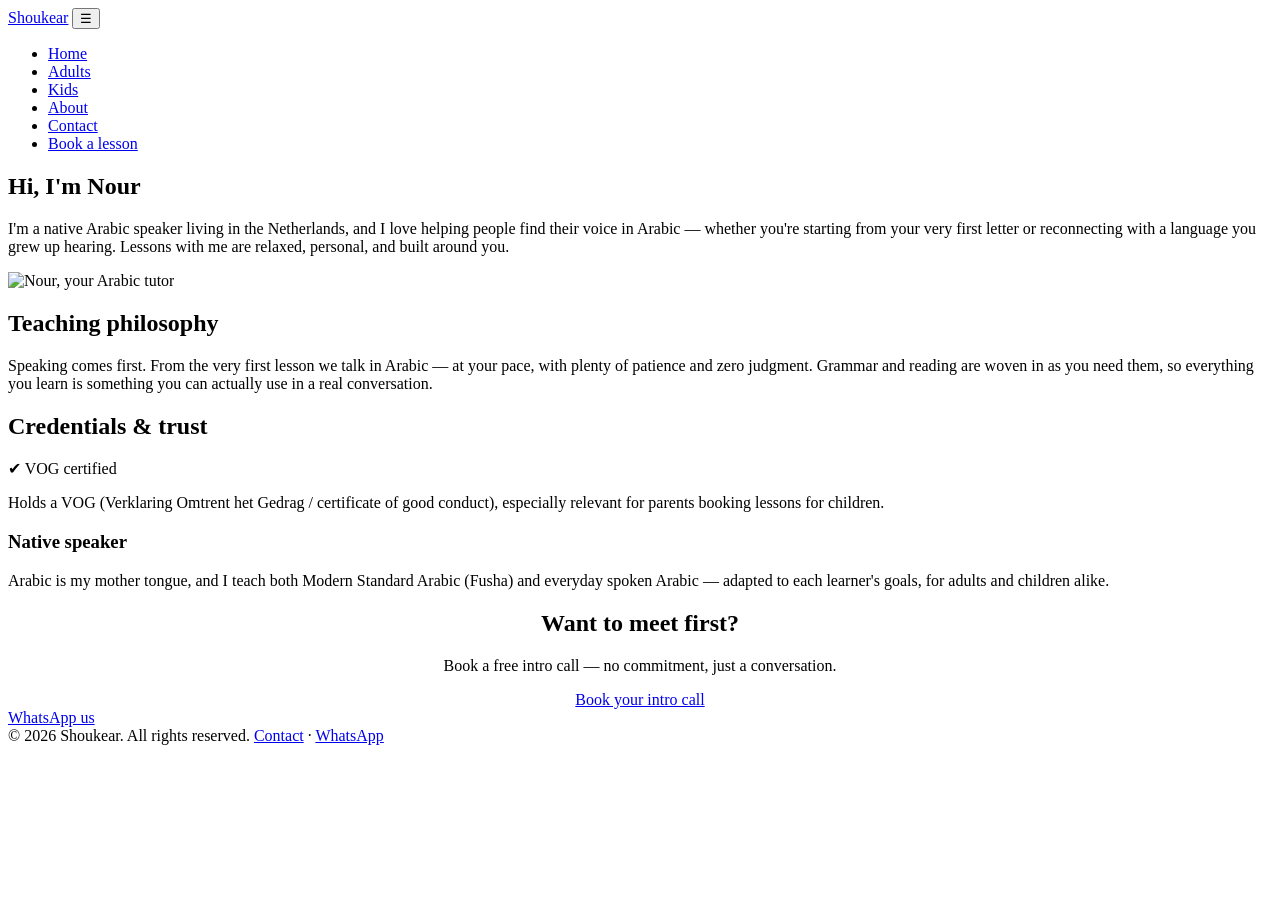
==== about.html @ 827d6019 "Add files via upload" ====
<!doctype html>
<html lang="en">
<head>
  <meta charset="utf-8" />
  <meta name="viewport" content="width=device-width, initial-scale=1" />
  <title>About — Shoukear</title>
  <meta name="description" content="Meet your Arabic tutor: background, teaching philosophy, and credentials including a VOG certificate." />
  <link rel="stylesheet" href="css/style.css" />
</head>
<body>
  <header class="site-header">
    <nav class="nav">
      <a class="nav__brand" href="index.html">Shoukear</a>
      <button class="nav__toggle" aria-label="Toggle menu" aria-expanded="false">☰</button>
      <ul class="nav__links">
        <li><a href="index.html">Home</a></li>
        <li><a href="adults.html">Adults</a></li>
        <li><a href="kids.html">Kids</a></li>
        <li><a href="about.html">About</a></li>
        <li><a href="contact.html">Contact</a></li>
        <li><a class="nav__cta" href="contact.html">Book a lesson</a></li>
      </ul>
    </nav>
  </header>

  <main>
    <section class="hero">
      <div class="hero__inner">
        <div>
          <h1>Hi, I'm Nour</h1>
          <p class="lead">
            I'm a native Arabic speaker living in the Netherlands, and I love
            helping people find their voice in Arabic — whether you're starting
            from your very first letter or reconnecting with a language you
            grew up hearing. Lessons with me are relaxed, personal, and built
            around you.
          </p>
        </div>
        <div class="hero__photo">
          <img src="img/nour.jpg" alt="Nour, your Arabic tutor" width="755" height="1000" />
        </div>
      </div>
    </section>

    <section>
      <div class="container">
        <h2>Teaching philosophy</h2>
        <p class="section-intro">
          Speaking comes first. From the very first lesson we talk in Arabic —
          at your pace, with plenty of patience and zero judgment. Grammar and
          reading are woven in as you need them, so everything you learn is
          something you can actually use in a real conversation.
        </p>
      </div>
    </section>

    <section class="alt">
      <div class="container">
        <h2>Credentials &amp; trust</h2>
        <div class="card-grid">
          <div class="card">
            <span class="badge">✔ VOG certified</span>
            <p style="margin-top:16px;">
              Holds a VOG (Verklaring Omtrent het Gedrag / certificate of good
              conduct), especially relevant for parents booking lessons for
              children.
            </p>
          </div>
          <div class="card">
            <h3>Native speaker</h3>
            <p>
              Arabic is my mother tongue, and I teach both Modern Standard
              Arabic (Fusha) and everyday spoken Arabic — adapted to each
              learner's goals, for adults and children alike.
            </p>
          </div>
        </div>
      </div>
    </section>

    <section style="text-align:center;">
      <div class="container">
        <h2>Want to meet first?</h2>
        <p class="section-intro" style="margin-left:auto;margin-right:auto;">
          Book a free intro call — no commitment, just a conversation.
        </p>
        <a class="btn btn--primary" href="contact.html">Book your intro call</a>
      </div>
    </section>
  </main>

  <a
    class="whatsapp-float"
    href="https://wa.me/31600000000"
    target="_blank"
    rel="noopener"
  >WhatsApp us</a>

  <footer class="site-footer">
    <div class="container">
      <span>© <span id="year"></span> Shoukear. All rights reserved.</span>
      <span><a href="contact.html">Contact</a> · <a href="https://wa.me/31600000000" target="_blank" rel="noopener">WhatsApp</a></span>
    </div>
  </footer>

  <script src="js/main.js"></script>
  <script>document.getElementById("year").textContent = new Date().getFullYear();</script>
</body>
</html>
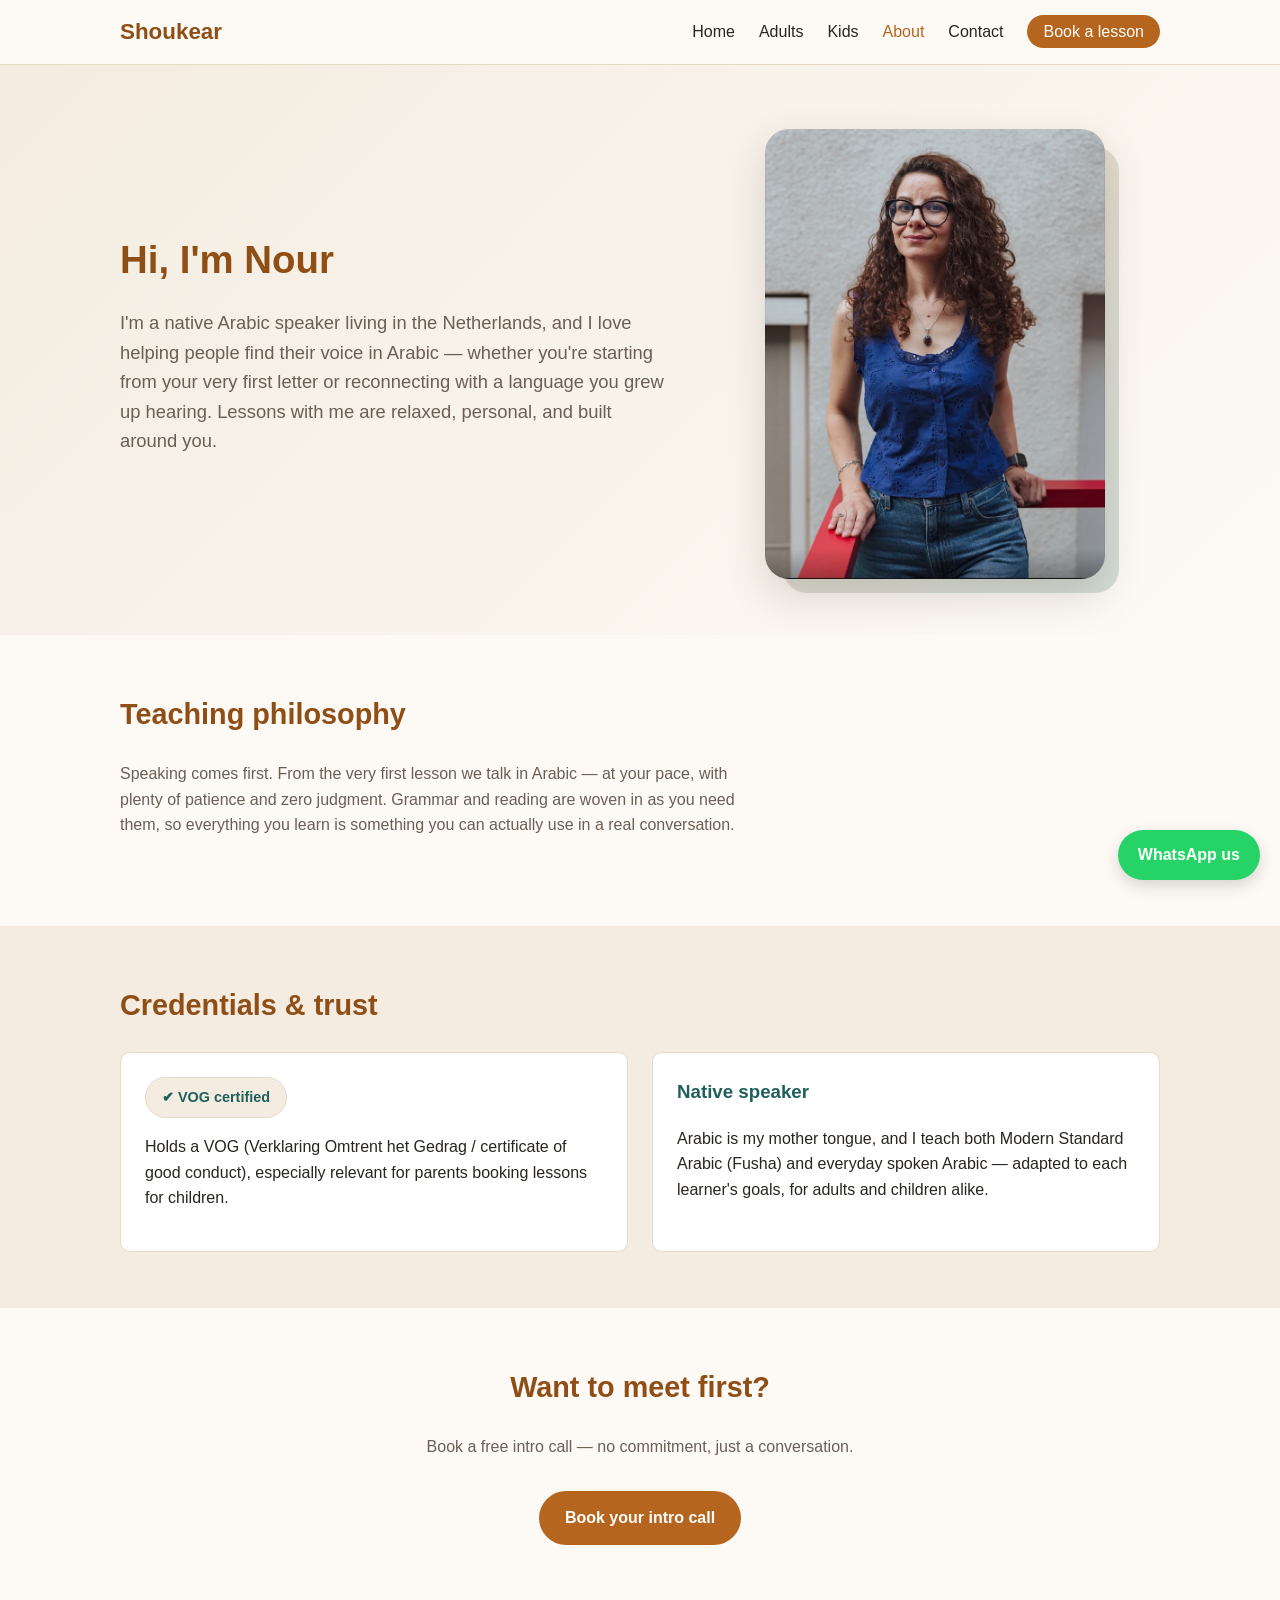
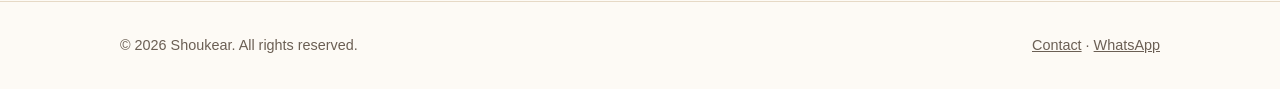
==== commit d7e10be5: "Flatted" ====
--- a/about.html
+++ b/about.html
@@ -5,7 +5,7 @@
   <meta name="viewport" content="width=device-width, initial-scale=1" />
   <title>About — Shoukear</title>
   <meta name="description" content="Meet your Arabic tutor: background, teaching philosophy, and credentials including a VOG certificate." />
-  <link rel="stylesheet" href="css/style.css" />
+  <link rel="stylesheet" href="style.css" />
 </head>
 <body>
   <header class="site-header">
@@ -37,7 +37,7 @@
           </p>
         </div>
         <div class="hero__photo">
-          <img src="img/nour.jpg" alt="Nour, your Arabic tutor" width="755" height="1000" />
+          <img src="nour.jpg" alt="Nour, your Arabic tutor" width="755" height="1000" />
         </div>
       </div>
     </section>
@@ -103,7 +103,7 @@
     </div>
   </footer>
 
-  <script src="js/main.js"></script>
+  <script src="main.js"></script>
   <script>document.getElementById("year").textContent = new Date().getFullYear();</script>
 </body>
 </html>
--- a/style.css
+++ b/style.css
@@ -0,0 +1,386 @@
+/* Shoukear.com — shared stylesheet */
+
+:root {
+  --color-primary: #b5651d;      /* warm terracotta */
+  --color-primary-dark: #8f4e15;
+  --color-secondary: #1f5f5b;    /* deep teal */
+  --color-bg: #fdfaf5;           /* warm off-white */
+  --color-bg-alt: #f4ece0;
+  --color-text: #2b2420;
+  --color-text-muted: #6b5f54;
+  --color-border: #e6d9c6;
+  --radius: 10px;
+  --max-width: 1080px;
+  --font-body: "Segoe UI", -apple-system, BlinkMacSystemFont, Roboto, Helvetica, Arial, sans-serif;
+}
+
+* {
+  box-sizing: border-box;
+}
+
+html {
+  scroll-behavior: smooth;
+}
+
+body {
+  margin: 0;
+  font-family: var(--font-body);
+  color: var(--color-text);
+  background: var(--color-bg);
+  line-height: 1.6;
+}
+
+img {
+  max-width: 100%;
+  display: block;
+}
+
+a {
+  color: var(--color-secondary);
+}
+
+.container {
+  max-width: var(--max-width);
+  margin: 0 auto;
+  padding: 0 20px;
+}
+
+/* Header / nav */
+
+.site-header {
+  background: var(--color-bg);
+  border-bottom: 1px solid var(--color-border);
+  position: sticky;
+  top: 0;
+  z-index: 20;
+}
+
+.nav {
+  display: flex;
+  align-items: center;
+  justify-content: space-between;
+  max-width: var(--max-width);
+  margin: 0 auto;
+  padding: 14px 20px;
+}
+
+.nav__brand {
+  font-size: 1.4rem;
+  font-weight: 700;
+  color: var(--color-primary-dark);
+  text-decoration: none;
+}
+
+.nav__toggle {
+  display: none;
+  background: none;
+  border: 1px solid var(--color-border);
+  border-radius: 6px;
+  font-size: 1.2rem;
+  padding: 6px 10px;
+  cursor: pointer;
+}
+
+.nav__links {
+  display: flex;
+  gap: 24px;
+  list-style: none;
+  margin: 0;
+  padding: 0;
+}
+
+.nav__links a {
+  text-decoration: none;
+  color: var(--color-text);
+  font-weight: 500;
+}
+
+.nav__links a:hover,
+.nav__links a[aria-current="page"] {
+  color: var(--color-primary);
+}
+
+.nav__cta {
+  background: var(--color-primary);
+  color: #fff !important;
+  padding: 8px 16px;
+  border-radius: 999px;
+}
+
+.nav__cta:hover {
+  background: var(--color-primary-dark);
+}
+
+@media (max-width: 720px) {
+  .nav__toggle {
+    display: inline-block;
+  }
+  .nav__links {
+    display: none;
+    position: absolute;
+    top: 100%;
+    left: 0;
+    right: 0;
+    background: var(--color-bg);
+    border-bottom: 1px solid var(--color-border);
+    flex-direction: column;
+    padding: 16px 20px;
+    gap: 14px;
+  }
+  .nav__links.is-open {
+    display: flex;
+  }
+}
+
+/* Hero */
+
+.hero {
+  background: linear-gradient(135deg, var(--color-bg-alt), var(--color-bg));
+  padding: 64px 0 56px;
+}
+
+.hero__inner {
+  max-width: var(--max-width);
+  margin: 0 auto;
+  padding: 0 20px;
+  display: grid;
+  grid-template-columns: 1.1fr 0.9fr;
+  gap: 40px;
+  align-items: center;
+}
+
+@media (max-width: 800px) {
+  .hero__inner {
+    grid-template-columns: 1fr;
+  }
+}
+
+.hero h1 {
+  font-size: 2.4rem;
+  margin: 0 0 16px;
+  color: var(--color-primary-dark);
+}
+
+.hero p.lead {
+  font-size: 1.15rem;
+  color: var(--color-text-muted);
+  margin-bottom: 24px;
+}
+
+.hero__photo {
+  position: relative;
+  justify-self: center;
+  max-width: 340px;
+  width: 100%;
+}
+
+.hero__photo::before {
+  content: "";
+  position: absolute;
+  inset: 18px -14px -14px 18px;
+  background: linear-gradient(135deg, var(--color-primary), var(--color-secondary));
+  border-radius: 24px;
+  opacity: 0.18;
+  z-index: 0;
+}
+
+.hero__photo img {
+  position: relative;
+  z-index: 1;
+  width: 100%;
+  height: auto;
+  border-radius: 24px;
+  box-shadow: 0 16px 40px rgba(43, 36, 32, 0.16);
+}
+
+@media (max-width: 800px) {
+  .hero__photo {
+    max-width: 280px;
+    margin-top: 8px;
+  }
+}
+
+.hero__image-placeholder {
+  background: var(--color-bg-alt);
+  border: 1px dashed var(--color-border);
+  border-radius: var(--radius);
+  aspect-ratio: 4 / 3;
+  display: flex;
+  align-items: center;
+  justify-content: center;
+  color: var(--color-text-muted);
+  font-size: 0.9rem;
+  text-align: center;
+  padding: 16px;
+}
+
+/* Buttons */
+
+.btn {
+  display: inline-block;
+  padding: 12px 24px;
+  border-radius: 999px;
+  text-decoration: none;
+  font-weight: 600;
+  border: 2px solid transparent;
+  cursor: pointer;
+  font-size: 1rem;
+}
+
+.btn--primary {
+  background: var(--color-primary);
+  color: #fff;
+}
+
+.btn--primary:hover {
+  background: var(--color-primary-dark);
+}
+
+.btn--secondary {
+  background: transparent;
+  border-color: var(--color-secondary);
+  color: var(--color-secondary);
+}
+
+.btn--secondary:hover {
+  background: var(--color-secondary);
+  color: #fff;
+}
+
+.btn--whatsapp {
+  background: #25d366;
+  color: #fff;
+}
+
+.btn--whatsapp:hover {
+  background: #1ebb59;
+}
+
+.btn-row {
+  display: flex;
+  gap: 14px;
+  flex-wrap: wrap;
+}
+
+/* Sections */
+
+section {
+  padding: 56px 0;
+}
+
+section.alt {
+  background: var(--color-bg-alt);
+}
+
+h2 {
+  font-size: 1.8rem;
+  color: var(--color-primary-dark);
+  margin-top: 0;
+}
+
+h3 {
+  color: var(--color-secondary);
+}
+
+.section-intro {
+  max-width: 640px;
+  color: var(--color-text-muted);
+  margin-bottom: 32px;
+}
+
+/* Card grid */
+
+.card-grid {
+  display: grid;
+  grid-template-columns: repeat(auto-fit, minmax(240px, 1fr));
+  gap: 24px;
+}
+
+.card {
+  background: #fff;
+  border: 1px solid var(--color-border);
+  border-radius: var(--radius);
+  padding: 24px;
+}
+
+.card h3 {
+  margin-top: 0;
+}
+
+/* Trust / badges */
+
+.badge {
+  display: inline-flex;
+  align-items: center;
+  gap: 8px;
+  background: var(--color-bg-alt);
+  border: 1px solid var(--color-border);
+  border-radius: 999px;
+  padding: 8px 16px;
+  font-size: 0.9rem;
+  color: var(--color-secondary);
+  font-weight: 600;
+}
+
+/* Contact / booking */
+
+.contact-grid {
+  display: grid;
+  grid-template-columns: 1fr 1fr;
+  gap: 32px;
+}
+
+@media (max-width: 720px) {
+  .contact-grid {
+    grid-template-columns: 1fr;
+  }
+}
+
+.booking-placeholder {
+  border: 1px dashed var(--color-border);
+  border-radius: var(--radius);
+  padding: 32px;
+  text-align: center;
+  color: var(--color-text-muted);
+  background: #fff;
+}
+
+/* Footer */
+
+.site-footer {
+  border-top: 1px solid var(--color-border);
+  padding: 32px 0;
+  color: var(--color-text-muted);
+  font-size: 0.9rem;
+}
+
+.site-footer .container {
+  display: flex;
+  justify-content: space-between;
+  flex-wrap: wrap;
+  gap: 12px;
+}
+
+.site-footer a {
+  color: var(--color-text-muted);
+}
+
+/* WhatsApp floating button */
+
+.whatsapp-float {
+  position: fixed;
+  bottom: 20px;
+  right: 20px;
+  background: #25d366;
+  color: #fff;
+  border-radius: 999px;
+  padding: 12px 20px;
+  text-decoration: none;
+  font-weight: 600;
+  box-shadow: 0 6px 16px rgba(0, 0, 0, 0.15);
+  z-index: 30;
+}
+
+.whatsapp-float:hover {
+  background: #1ebb59;
+}
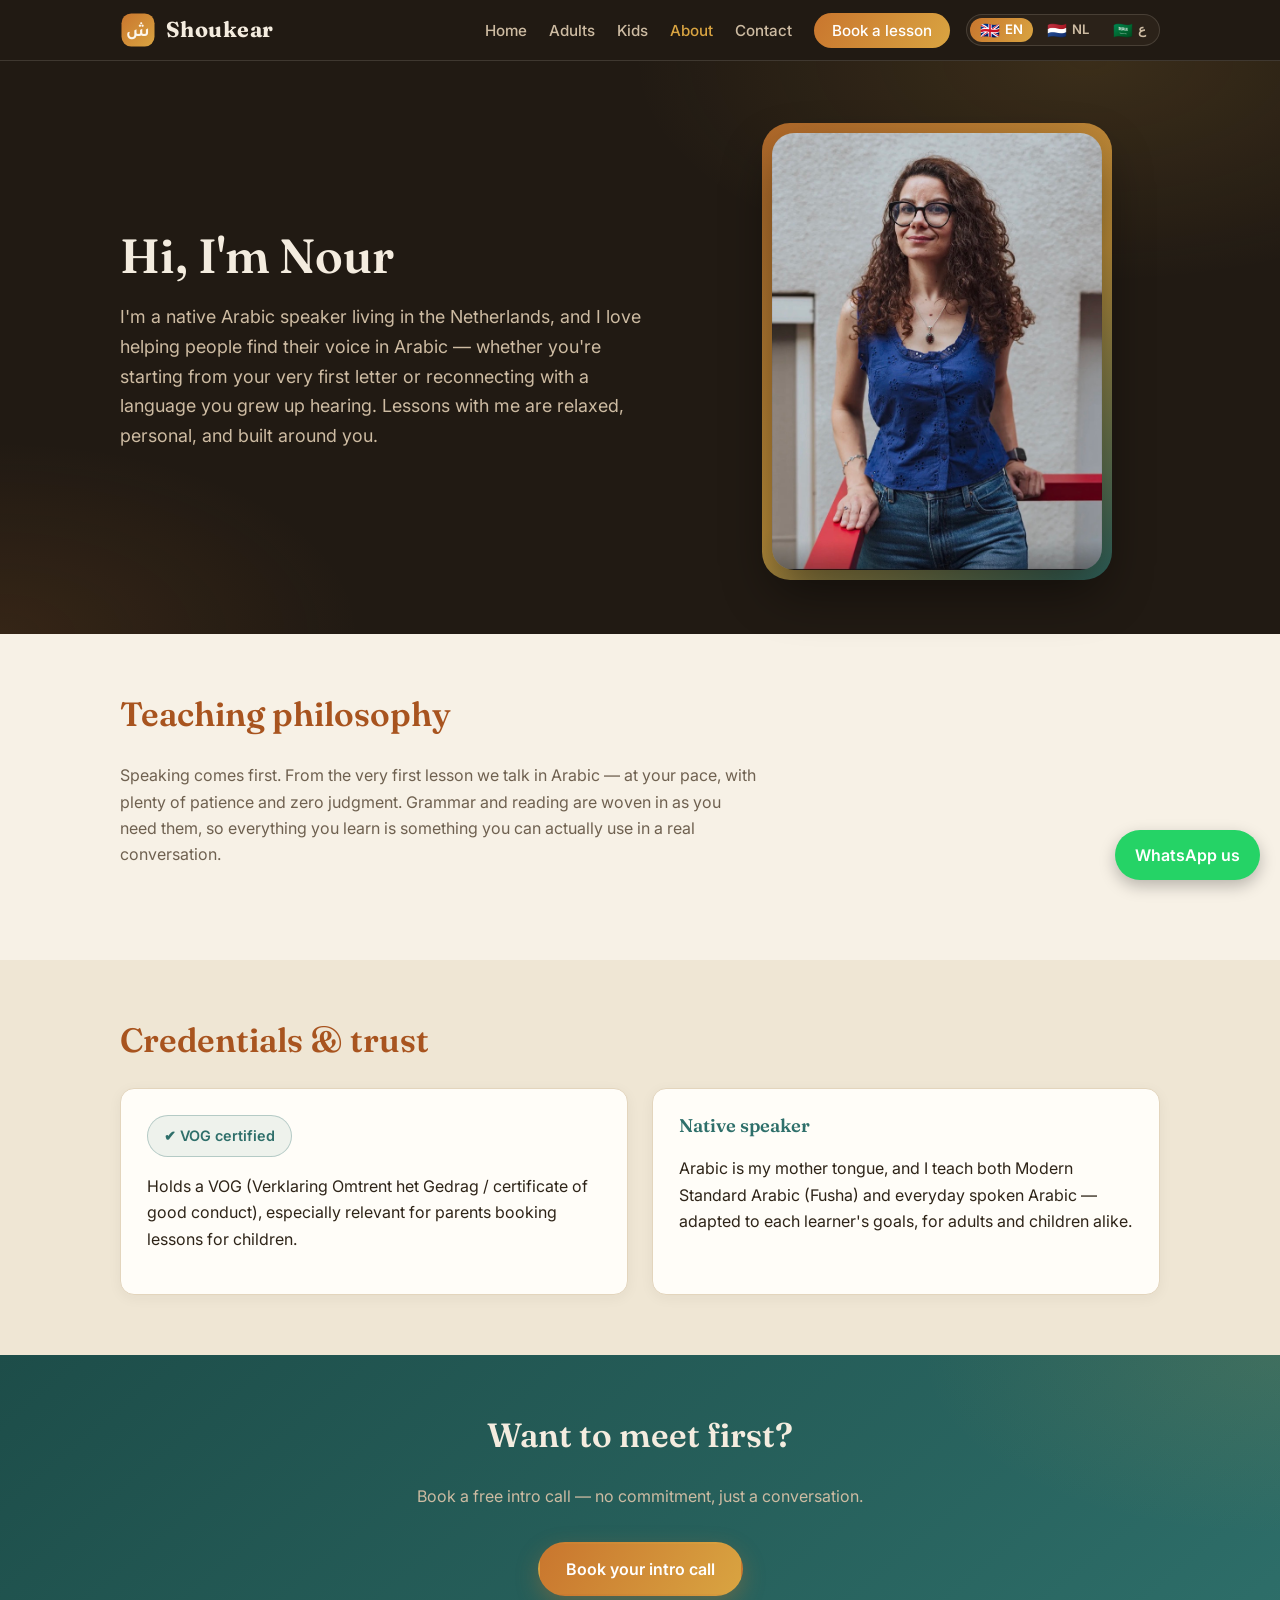
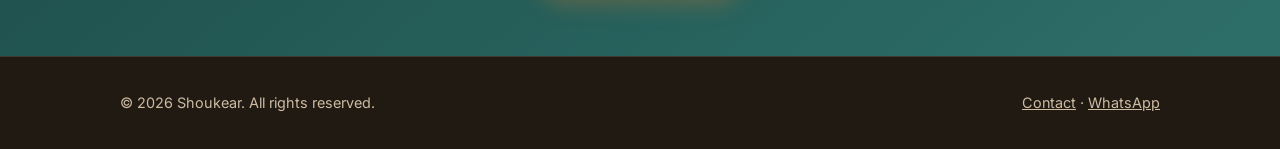
==== commit bce52fe3: "update 2" ====
--- a/about.html
+++ b/about.html
@@ -1,25 +1,48 @@
 <!doctype html>
-<html lang="en">
+<html lang="en" dir="ltr">
 <head>
   <meta charset="utf-8" />
   <meta name="viewport" content="width=device-width, initial-scale=1" />
   <title>About — Shoukear</title>
   <meta name="description" content="Meet your Arabic tutor: background, teaching philosophy, and credentials including a VOG certificate." />
+  <link rel="icon" href="logo.svg" type="image/svg+xml" />
+  <link rel="preconnect" href="https://fonts.googleapis.com" />
+  <link rel="preconnect" href="https://fonts.gstatic.com" crossorigin />
+  <link href="https://fonts.googleapis.com/css2?family=Fraunces:opsz,wght@9..144,600;9..144,700&family=Inter:wght@400;500;600;700&family=Tajawal:wght@400;500;700&display=swap" rel="stylesheet" />
   <link rel="stylesheet" href="style.css" />
 </head>
-<body>
+<body data-page="about">
   <header class="site-header">
     <nav class="nav">
-      <a class="nav__brand" href="index.html">Shoukear</a>
-      <button class="nav__toggle" aria-label="Toggle menu" aria-expanded="false">☰</button>
-      <ul class="nav__links">
-        <li><a href="index.html">Home</a></li>
-        <li><a href="adults.html">Adults</a></li>
-        <li><a href="kids.html">Kids</a></li>
-        <li><a href="about.html">About</a></li>
-        <li><a href="contact.html">Contact</a></li>
-        <li><a class="nav__cta" href="contact.html">Book a lesson</a></li>
-      </ul>
+      <a class="nav__brand" href="index.html">
+        <svg class="logo" viewBox="0 0 48 48" aria-hidden="true">
+          <defs>
+            <linearGradient id="lg" x1="0" y1="0" x2="1" y2="1">
+              <stop offset="0" stop-color="#c9762e"/>
+              <stop offset="1" stop-color="#d9a441"/>
+            </linearGradient>
+          </defs>
+          <rect x="2" y="2" width="44" height="44" rx="13" fill="url(#lg)"/>
+          <text x="24" y="32" font-size="23" text-anchor="middle" fill="#fdf7ec" font-family="'Tajawal','Geeza Pro','Arial',sans-serif" font-weight="700">ش</text>
+        </svg>
+        <span>Shoukear</span>
+      </a>
+      <div class="nav__right">
+        <ul class="nav__links">
+          <li><a href="index.html" data-i18n="nav.home">Home</a></li>
+          <li><a href="adults.html" data-i18n="nav.adults">Adults</a></li>
+          <li><a href="kids.html" data-i18n="nav.kids">Kids</a></li>
+          <li><a href="about.html" data-i18n="nav.about">About</a></li>
+          <li><a href="contact.html" data-i18n="nav.contact">Contact</a></li>
+          <li><a class="nav__cta" href="contact.html" data-i18n="nav.book">Book a lesson</a></li>
+        </ul>
+        <div class="lang-switch" role="group" aria-label="Language">
+          <button type="button" data-lang="en"><span class="flag">🇬🇧</span><span class="lang-label">EN</span></button>
+          <button type="button" data-lang="nl"><span class="flag">🇳🇱</span><span class="lang-label">NL</span></button>
+          <button type="button" data-lang="ar"><span class="flag">🇸🇦</span><span class="lang-label">ع</span></button>
+        </div>
+        <button class="nav__toggle" aria-label="Toggle menu" aria-expanded="false">☰</button>
+      </div>
     </nav>
   </header>
 
@@ -27,8 +50,8 @@
     <section class="hero">
       <div class="hero__inner">
         <div>
-          <h1>Hi, I'm Nour</h1>
-          <p class="lead">
+          <h1 data-i18n="about.heroTitle">Hi, I'm Nour</h1>
+          <p class="lead" data-i18n="about.heroLead">
             I'm a native Arabic speaker living in the Netherlands, and I love
             helping people find their voice in Arabic — whether you're starting
             from your very first letter or reconnecting with a language you
@@ -44,8 +67,8 @@
 
     <section>
       <div class="container">
-        <h2>Teaching philosophy</h2>
-        <p class="section-intro">
+        <h2 data-i18n="about.philTitle">Teaching philosophy</h2>
+        <p class="section-intro" data-i18n="about.philText">
           Speaking comes first. From the very first lesson we talk in Arabic —
           at your pace, with plenty of patience and zero judgment. Grammar and
           reading are woven in as you need them, so everything you learn is
@@ -56,19 +79,19 @@
 
     <section class="alt">
       <div class="container">
-        <h2>Credentials &amp; trust</h2>
+        <h2 data-i18n="about.credTitle">Credentials &amp; trust</h2>
         <div class="card-grid">
           <div class="card">
-            <span class="badge">✔ VOG certified</span>
-            <p style="margin-top:16px;">
+            <span class="badge" data-i18n="about.vogBadge">✔ VOG certified</span>
+            <p style="margin-top:16px;" data-i18n="about.vogText">
               Holds a VOG (Verklaring Omtrent het Gedrag / certificate of good
               conduct), especially relevant for parents booking lessons for
               children.
             </p>
           </div>
           <div class="card">
-            <h3>Native speaker</h3>
-            <p>
+            <h3 data-i18n="about.nativeTitle">Native speaker</h3>
+            <p data-i18n="about.nativeText">
               Arabic is my mother tongue, and I teach both Modern Standard
               Arabic (Fusha) and everyday spoken Arabic — adapted to each
               learner's goals, for adults and children alike.
@@ -78,13 +101,13 @@
       </div>
     </section>
 
-    <section style="text-align:center;">
+    <section class="band" style="text-align:center;">
       <div class="container">
-        <h2>Want to meet first?</h2>
-        <p class="section-intro" style="margin-left:auto;margin-right:auto;">
+        <h2 data-i18n="about.meetTitle">Want to meet first?</h2>
+        <p class="section-intro" style="margin-left:auto;margin-right:auto;" data-i18n="about.meetText">
           Book a free intro call — no commitment, just a conversation.
         </p>
-        <a class="btn btn--primary" href="contact.html">Book your intro call</a>
+        <a class="btn btn--primary" href="contact.html" data-i18n="btn.introShort">Book your intro call</a>
       </div>
     </section>
   </main>
@@ -94,12 +117,13 @@
     href="https://wa.me/31600000000"
     target="_blank"
     rel="noopener"
+    data-i18n="float.wa"
   >WhatsApp us</a>
 
   <footer class="site-footer">
     <div class="container">
-      <span>© <span id="year"></span> Shoukear. All rights reserved.</span>
-      <span><a href="contact.html">Contact</a> · <a href="https://wa.me/31600000000" target="_blank" rel="noopener">WhatsApp</a></span>
+      <span>© <span id="year"></span> <span data-i18n="footer.rights">Shoukear. All rights reserved.</span></span>
+      <span><a href="contact.html" data-i18n="footer.contact">Contact</a> · <a href="https://wa.me/31600000000" target="_blank" rel="noopener" data-i18n="footer.wa">WhatsApp</a></span>
     </div>
   </footer>
 
--- a/style.css
+++ b/style.css
@@ -1,17 +1,40 @@
-/* Shoukear.com — shared stylesheet */
+/* Shoukear.com — shared stylesheet
+   Semi light-dark theme: dark espresso header/hero/footer,
+   warm cream content sections, terracotta + gold accents. */
 
 :root {
-  --color-primary: #b5651d;      /* warm terracotta */
-  --color-primary-dark: #8f4e15;
-  --color-secondary: #1f5f5b;    /* deep teal */
-  --color-bg: #fdfaf5;           /* warm off-white */
-  --color-bg-alt: #f4ece0;
-  --color-text: #2b2420;
-  --color-text-muted: #6b5f54;
-  --color-border: #e6d9c6;
-  --radius: 10px;
+  /* dark surfaces */
+  --ink: #211a13;
+  --ink-2: #2b2219;
+  --ink-3: #372c20;
+  --on-dark: #f4ecdf;
+  --on-dark-muted: #cdbba2;
+  --border-dark: rgba(244, 236, 223, 0.14);
+
+  /* light surfaces */
+  --cream: #f7f1e6;
+  --cream-2: #efe6d4;
+  --paper: #fffdf8;
+  --text: #2e2418;
+  --muted: #6f6150;
+  --border: #e3d5bd;
+
+  /* accents */
+  --accent: #c9762e;
+  --accent-strong: #a8541f;
+  --gold: #d9a441;
+  --teal: #2e6f6a;
+  --teal-deep: #1d4d49;
+
+  --radius: 14px;
   --max-width: 1080px;
-  --font-body: "Segoe UI", -apple-system, BlinkMacSystemFont, Roboto, Helvetica, Arial, sans-serif;
+  --font-display: "Fraunces", "Georgia", serif;
+  --font-body: "Inter", -apple-system, BlinkMacSystemFont, "Segoe UI", Roboto, sans-serif;
+}
+
+html[lang="ar"] {
+  --font-display: "Tajawal", "Geeza Pro", "Segoe UI", sans-serif;
+  --font-body: "Tajawal", "Geeza Pro", "Segoe UI", sans-serif;
 }
 
 * {
@@ -25,9 +48,9 @@
 body {
   margin: 0;
   font-family: var(--font-body);
-  color: var(--color-text);
-  background: var(--color-bg);
-  line-height: 1.6;
+  color: var(--text);
+  background: var(--cream);
+  line-height: 1.65;
 }
 
 img {
@@ -36,7 +59,13 @@
 }
 
 a {
-  color: var(--color-secondary);
+  color: var(--teal);
+}
+
+h1, h2, h3 {
+  font-family: var(--font-display);
+  font-weight: 600;
+  line-height: 1.2;
 }
 
 .container {
@@ -48,8 +77,8 @@
 /* Header / nav */
 
 .site-header {
-  background: var(--color-bg);
-  border-bottom: 1px solid var(--color-border);
+  background: var(--ink);
+  border-bottom: 1px solid var(--border-dark);
   position: sticky;
   top: 0;
   z-index: 20;
@@ -59,31 +88,51 @@
   display: flex;
   align-items: center;
   justify-content: space-between;
+  gap: 16px;
   max-width: var(--max-width);
   margin: 0 auto;
-  padding: 14px 20px;
+  padding: 12px 20px;
 }
 
 .nav__brand {
-  font-size: 1.4rem;
+  display: flex;
+  align-items: center;
+  gap: 10px;
+  font-family: var(--font-display);
+  font-size: 1.35rem;
   font-weight: 700;
-  color: var(--color-primary-dark);
+  color: var(--on-dark);
   text-decoration: none;
+  letter-spacing: 0.02em;
+}
+
+.nav__brand .logo {
+  width: 36px;
+  height: 36px;
+  flex-shrink: 0;
+}
+
+.nav__right {
+  display: flex;
+  align-items: center;
+  gap: 16px;
 }
 
 .nav__toggle {
   display: none;
   background: none;
-  border: 1px solid var(--color-border);
-  border-radius: 6px;
-  font-size: 1.2rem;
-  padding: 6px 10px;
+  border: 1px solid var(--border-dark);
+  border-radius: 8px;
+  font-size: 1.15rem;
+  padding: 5px 10px;
   cursor: pointer;
+  color: var(--on-dark);
 }
 
 .nav__links {
   display: flex;
-  gap: 24px;
+  align-items: center;
+  gap: 22px;
   list-style: none;
   margin: 0;
   padding: 0;
@@ -91,29 +140,94 @@
 
 .nav__links a {
   text-decoration: none;
-  color: var(--color-text);
+  color: var(--on-dark-muted);
   font-weight: 500;
+  font-size: 0.95rem;
 }
 
 .nav__links a:hover,
 .nav__links a[aria-current="page"] {
-  color: var(--color-primary);
+  color: var(--gold);
 }
 
 .nav__cta {
-  background: var(--color-primary);
+  background: linear-gradient(120deg, var(--accent), var(--gold));
   color: #fff !important;
-  padding: 8px 16px;
-  border-radius: 999px;
+  padding: 8px 18px;
+  border-radius: 999px;
+  font-weight: 600;
 }
 
 .nav__cta:hover {
-  background: var(--color-primary-dark);
-}
-
-@media (max-width: 720px) {
+  filter: brightness(1.08);
+}
+
+/* Language switcher */
+
+.lang-switch {
+  display: flex;
+  align-items: center;
+  gap: 4px;
+  background: var(--ink-2);
+  border: 1px solid var(--border-dark);
+  border-radius: 999px;
+  padding: 3px;
+}
+
+.lang-switch button {
+  display: flex;
+  align-items: center;
+  gap: 5px;
+  background: none;
+  border: none;
+  border-radius: 999px;
+  padding: 4px 10px;
+  cursor: pointer;
+  color: var(--on-dark-muted);
+  font-family: var(--font-body);
+  font-size: 0.82rem;
+  font-weight: 600;
+  line-height: 1;
+}
+
+.lang-switch button .flag {
+  font-size: 1rem;
+  line-height: 1;
+}
+
+.lang-switch button:hover {
+  color: var(--on-dark);
+}
+
+.lang-switch button.is-active {
+  background: linear-gradient(120deg, var(--accent), var(--gold));
+  color: #fff;
+}
+
+@media (max-width: 860px) {
   .nav__toggle {
     display: inline-block;
+  }
+  .nav {
+    padding: 10px 14px;
+    gap: 8px;
+  }
+  .nav__brand {
+    font-size: 1.1rem;
+    gap: 7px;
+  }
+  .nav__brand .logo {
+    width: 30px;
+    height: 30px;
+  }
+  .nav__right {
+    gap: 8px;
+  }
+  .lang-switch button {
+    padding: 5px 8px;
+  }
+  .lang-switch .lang-label {
+    display: none;
   }
   .nav__links {
     display: none;
@@ -121,9 +235,10 @@
     top: 100%;
     left: 0;
     right: 0;
-    background: var(--color-bg);
-    border-bottom: 1px solid var(--color-border);
+    background: var(--ink);
+    border-bottom: 1px solid var(--border-dark);
     flex-direction: column;
+    align-items: flex-start;
     padding: 16px 20px;
     gap: 14px;
   }
@@ -132,11 +247,15 @@
   }
 }
 
-/* Hero */
+/* Hero (dark) */
 
 .hero {
-  background: linear-gradient(135deg, var(--color-bg-alt), var(--color-bg));
-  padding: 64px 0 56px;
+  background:
+    radial-gradient(700px 340px at 85% 0%, rgba(217, 164, 65, 0.14), transparent 65%),
+    radial-gradient(600px 320px at 0% 100%, rgba(201, 118, 46, 0.12), transparent 60%),
+    var(--ink);
+  color: var(--on-dark);
+  padding: 72px 0 64px;
 }
 
 .hero__inner {
@@ -145,8 +264,12 @@
   padding: 0 20px;
   display: grid;
   grid-template-columns: 1.1fr 0.9fr;
-  gap: 40px;
-  align-items: center;
+  gap: 48px;
+  align-items: center;
+}
+
+.hero__inner--single {
+  grid-template-columns: 1fr;
 }
 
 @media (max-width: 800px) {
@@ -156,31 +279,46 @@
 }
 
 .hero h1 {
-  font-size: 2.4rem;
-  margin: 0 0 16px;
-  color: var(--color-primary-dark);
+  font-size: clamp(2.1rem, 4.5vw, 3rem);
+  margin: 0 0 18px;
+  color: var(--on-dark);
 }
 
 .hero p.lead {
-  font-size: 1.15rem;
-  color: var(--color-text-muted);
-  margin-bottom: 24px;
+  font-size: 1.12rem;
+  color: var(--on-dark-muted);
+  margin-bottom: 26px;
+  max-width: 34em;
+}
+
+.price-chip {
+  display: inline-flex;
+  align-items: center;
+  gap: 8px;
+  border: 1px solid rgba(217, 164, 65, 0.55);
+  color: var(--gold);
+  border-radius: 999px;
+  padding: 7px 16px;
+  font-size: 0.9rem;
+  font-weight: 600;
+  margin-bottom: 20px;
+  background: rgba(217, 164, 65, 0.08);
 }
 
 .hero__photo {
   position: relative;
   justify-self: center;
-  max-width: 340px;
+  max-width: 330px;
   width: 100%;
 }
 
 .hero__photo::before {
   content: "";
   position: absolute;
-  inset: 18px -14px -14px 18px;
-  background: linear-gradient(135deg, var(--color-primary), var(--color-secondary));
-  border-radius: 24px;
-  opacity: 0.18;
+  inset: -10px;
+  background: linear-gradient(140deg, var(--accent), var(--gold) 55%, var(--teal));
+  border-radius: 28px;
+  opacity: 0.85;
   z-index: 0;
 }
 
@@ -189,36 +327,22 @@
   z-index: 1;
   width: 100%;
   height: auto;
-  border-radius: 24px;
-  box-shadow: 0 16px 40px rgba(43, 36, 32, 0.16);
+  border-radius: 22px;
+  box-shadow: 0 22px 50px rgba(0, 0, 0, 0.45);
 }
 
 @media (max-width: 800px) {
   .hero__photo {
-    max-width: 280px;
-    margin-top: 8px;
-  }
-}
-
-.hero__image-placeholder {
-  background: var(--color-bg-alt);
-  border: 1px dashed var(--color-border);
-  border-radius: var(--radius);
-  aspect-ratio: 4 / 3;
-  display: flex;
-  align-items: center;
-  justify-content: center;
-  color: var(--color-text-muted);
-  font-size: 0.9rem;
-  text-align: center;
-  padding: 16px;
+    max-width: 270px;
+    margin-top: 10px;
+  }
 }
 
 /* Buttons */
 
 .btn {
   display: inline-block;
-  padding: 12px 24px;
+  padding: 12px 26px;
   border-radius: 999px;
   text-decoration: none;
   font-weight: 600;
@@ -228,23 +352,36 @@
 }
 
 .btn--primary {
-  background: var(--color-primary);
+  background: linear-gradient(120deg, var(--accent), var(--gold));
   color: #fff;
+  box-shadow: 0 8px 22px rgba(201, 118, 46, 0.35);
 }
 
 .btn--primary:hover {
-  background: var(--color-primary-dark);
+  filter: brightness(1.08);
 }
 
 .btn--secondary {
   background: transparent;
-  border-color: var(--color-secondary);
-  color: var(--color-secondary);
+  border-color: var(--teal);
+  color: var(--teal);
 }
 
 .btn--secondary:hover {
-  background: var(--color-secondary);
+  background: var(--teal);
   color: #fff;
+}
+
+.hero .btn--secondary,
+.band .btn--secondary {
+  border-color: var(--on-dark-muted);
+  color: var(--on-dark);
+}
+
+.hero .btn--secondary:hover,
+.band .btn--secondary:hover {
+  background: var(--on-dark);
+  color: var(--ink);
 }
 
 .btn--whatsapp {
@@ -265,26 +402,42 @@
 /* Sections */
 
 section {
-  padding: 56px 0;
+  padding: 60px 0;
 }
 
 section.alt {
-  background: var(--color-bg-alt);
+  background: var(--cream-2);
+}
+
+section.band {
+  background:
+    radial-gradient(600px 300px at 100% 0%, rgba(217, 164, 65, 0.12), transparent 60%),
+    linear-gradient(140deg, var(--teal-deep), var(--teal));
+  color: var(--on-dark);
+}
+
+section.band h2 {
+  color: var(--on-dark);
+}
+
+section.band .section-intro {
+  color: var(--on-dark-muted);
 }
 
 h2 {
-  font-size: 1.8rem;
-  color: var(--color-primary-dark);
+  font-size: clamp(1.6rem, 3vw, 2.1rem);
+  color: var(--accent-strong);
   margin-top: 0;
 }
 
 h3 {
-  color: var(--color-secondary);
+  color: var(--teal);
+  font-size: 1.15rem;
 }
 
 .section-intro {
   max-width: 640px;
-  color: var(--color-text-muted);
+  color: var(--muted);
   margin-bottom: 32px;
 }
 
@@ -297,10 +450,11 @@
 }
 
 .card {
-  background: #fff;
-  border: 1px solid var(--color-border);
+  background: var(--paper);
+  border: 1px solid var(--border);
   border-radius: var(--radius);
-  padding: 24px;
+  padding: 26px;
+  box-shadow: 0 3px 14px rgba(46, 36, 24, 0.05);
 }
 
 .card h3 {
@@ -313,12 +467,12 @@
   display: inline-flex;
   align-items: center;
   gap: 8px;
-  background: var(--color-bg-alt);
-  border: 1px solid var(--color-border);
+  background: rgba(46, 111, 106, 0.08);
+  border: 1px solid rgba(46, 111, 106, 0.3);
   border-radius: 999px;
   padding: 8px 16px;
   font-size: 0.9rem;
-  color: var(--color-secondary);
+  color: var(--teal);
   font-weight: 600;
 }
 
@@ -336,33 +490,30 @@
   }
 }
 
-.booking-placeholder {
-  border: 1px dashed var(--color-border);
-  border-radius: var(--radius);
-  padding: 32px;
-  text-align: center;
-  color: var(--color-text-muted);
-  background: #fff;
-}
-
-/* Footer */
+/* Footer (dark) */
 
 .site-footer {
-  border-top: 1px solid var(--color-border);
-  padding: 32px 0;
-  color: var(--color-text-muted);
+  background: var(--ink);
+  color: var(--on-dark-muted);
+  border-top: 1px solid var(--border-dark);
+  padding: 34px 0;
   font-size: 0.9rem;
 }
 
 .site-footer .container {
   display: flex;
   justify-content: space-between;
+  align-items: center;
   flex-wrap: wrap;
   gap: 12px;
 }
 
 .site-footer a {
-  color: var(--color-text-muted);
+  color: var(--on-dark-muted);
+}
+
+.site-footer a:hover {
+  color: var(--gold);
 }
 
 /* WhatsApp floating button */
@@ -377,8 +528,13 @@
   padding: 12px 20px;
   text-decoration: none;
   font-weight: 600;
-  box-shadow: 0 6px 16px rgba(0, 0, 0, 0.15);
+  box-shadow: 0 6px 16px rgba(0, 0, 0, 0.25);
   z-index: 30;
+}
+
+html[dir="rtl"] .whatsapp-float {
+  right: auto;
+  left: 20px;
 }
 
 .whatsapp-float:hover {
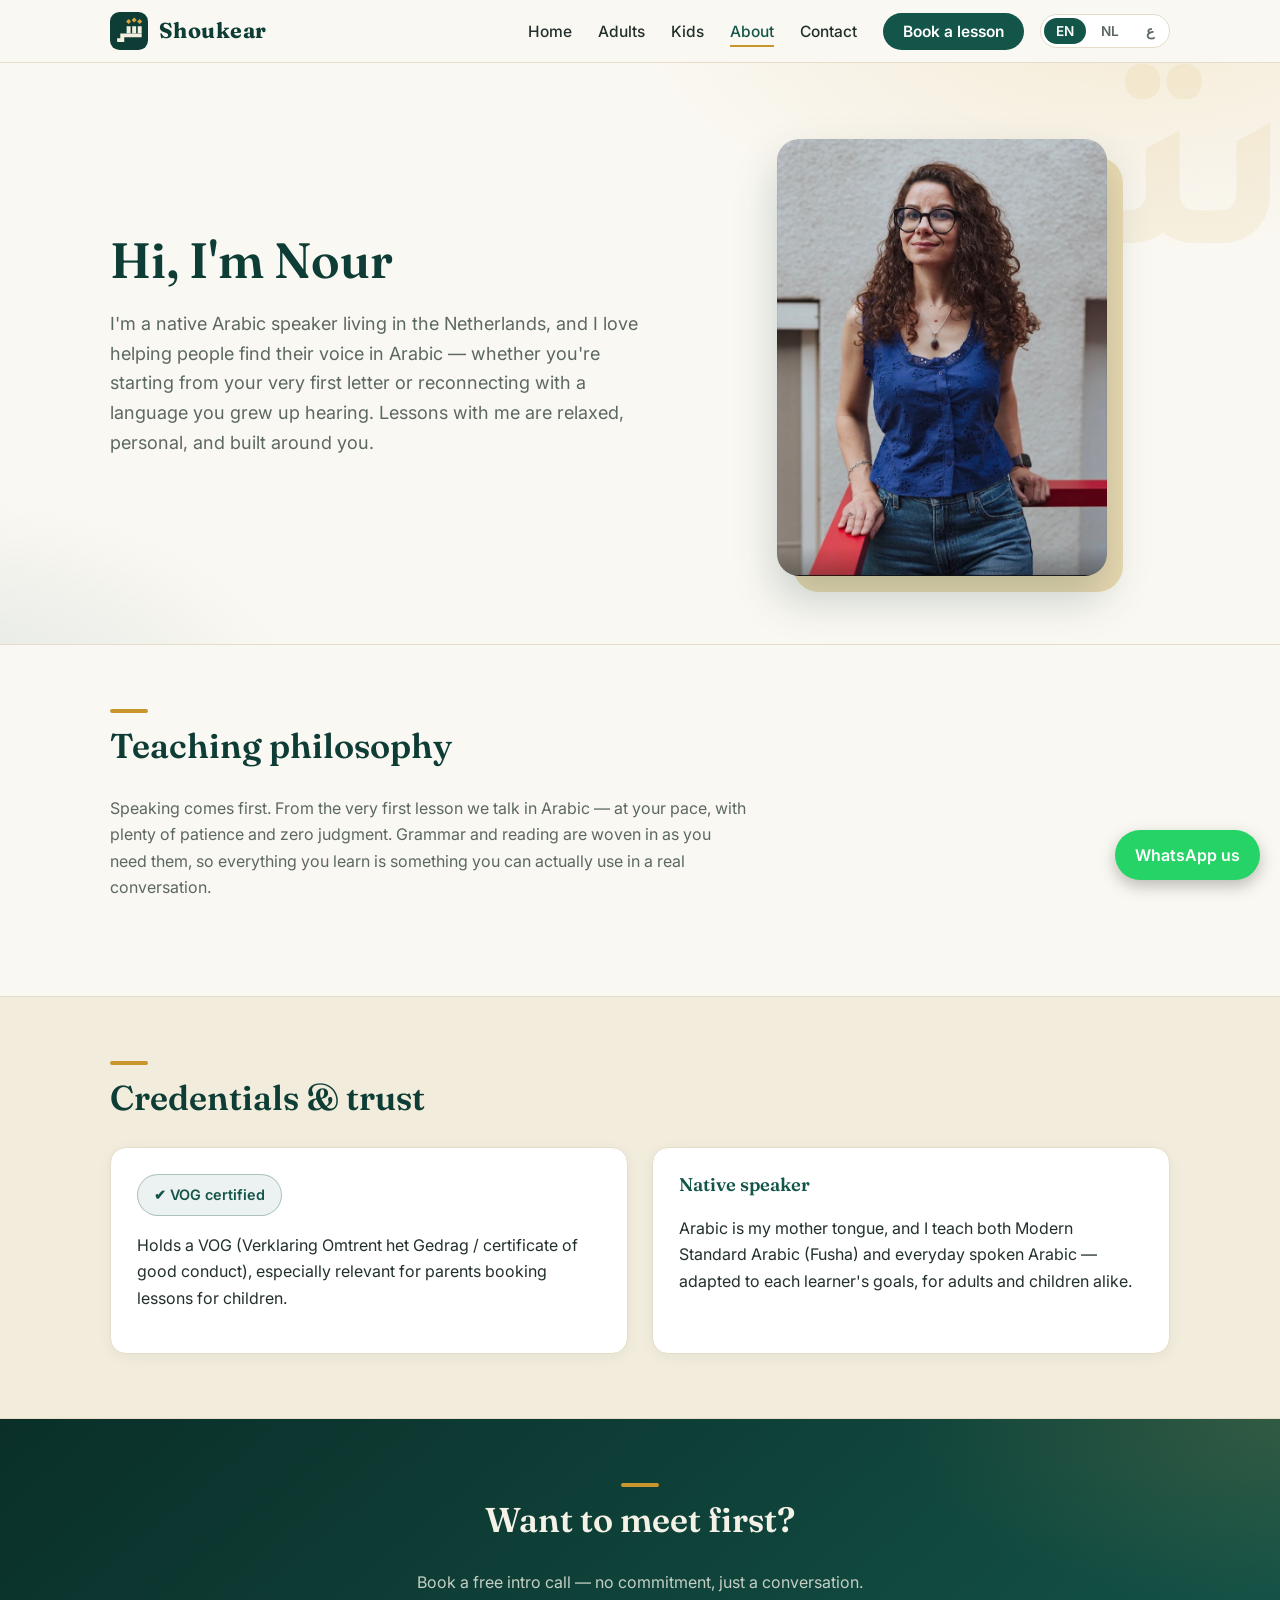
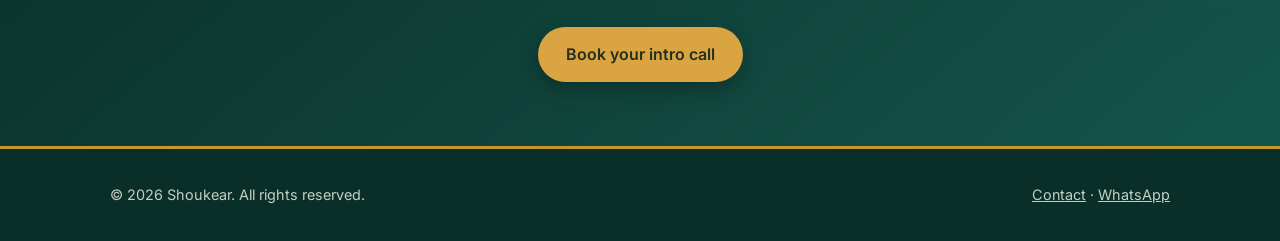
==== commit f29ed61e: "test 11 july" ====
--- a/about.html
+++ b/about.html
@@ -9,21 +9,25 @@
   <link rel="preconnect" href="https://fonts.googleapis.com" />
   <link rel="preconnect" href="https://fonts.gstatic.com" crossorigin />
   <link href="https://fonts.googleapis.com/css2?family=Fraunces:opsz,wght@9..144,600;9..144,700&family=Inter:wght@400;500;600;700&family=Tajawal:wght@400;500;700&display=swap" rel="stylesheet" />
-  <link rel="stylesheet" href="style.css" />
+  <link rel="stylesheet" href="style.css?v=6" />
 </head>
 <body data-page="about">
   <header class="site-header">
     <nav class="nav">
       <a class="nav__brand" href="index.html">
         <svg class="logo" viewBox="0 0 48 48" aria-hidden="true">
-          <defs>
-            <linearGradient id="lg" x1="0" y1="0" x2="1" y2="1">
-              <stop offset="0" stop-color="#c9762e"/>
-              <stop offset="1" stop-color="#d9a441"/>
-            </linearGradient>
-          </defs>
-          <rect x="2" y="2" width="44" height="44" rx="13" fill="url(#lg)"/>
-          <text x="24" y="32" font-size="23" text-anchor="middle" fill="#fdf7ec" font-family="'Tajawal','Geeza Pro','Arial',sans-serif" font-weight="700">ش</text>
+          <rect width="48" height="48" rx="12" fill="#0d3d35"/>
+          <g fill="#f5efe0">
+            <path d="M13 27 h27 v5 h-22 v6 h-9 v-5 h4 z"/>
+            <rect x="21" y="18" width="5" height="9"/>
+            <rect x="28" y="18" width="5" height="9"/>
+            <rect x="35" y="18" width="5" height="9"/>
+          </g>
+          <g fill="#d9a441">
+            <path d="M23.5 8.8 l3.2 3.2 -3.2 3.2 -3.2 -3.2 z"/>
+            <path d="M30.5 6.8 l3.2 3.2 -3.2 3.2 -3.2 -3.2 z"/>
+            <path d="M37.5 8.8 l3.2 3.2 -3.2 3.2 -3.2 -3.2 z"/>
+          </g>
         </svg>
         <span>Shoukear</span>
       </a>
@@ -37,9 +41,9 @@
           <li><a class="nav__cta" href="contact.html" data-i18n="nav.book">Book a lesson</a></li>
         </ul>
         <div class="lang-switch" role="group" aria-label="Language">
-          <button type="button" data-lang="en"><span class="flag">🇬🇧</span><span class="lang-label">EN</span></button>
-          <button type="button" data-lang="nl"><span class="flag">🇳🇱</span><span class="lang-label">NL</span></button>
-          <button type="button" data-lang="ar"><span class="flag">🇸🇦</span><span class="lang-label">ع</span></button>
+          <button type="button" data-lang="en">EN</button>
+          <button type="button" data-lang="nl">NL</button>
+          <button type="button" data-lang="ar">ع</button>
         </div>
         <button class="nav__toggle" aria-label="Toggle menu" aria-expanded="false">☰</button>
       </div>
@@ -127,7 +131,7 @@
     </div>
   </footer>
 
-  <script src="main.js"></script>
+  <script src="main.js?v=6"></script>
   <script>document.getElementById("year").textContent = new Date().getFullYear();</script>
 </body>
 </html>
--- a/style.css
+++ b/style.css
@@ -1,40 +1,40 @@
 /* Shoukear.com — shared stylesheet
-   Semi light-dark theme: dark espresso header/hero/footer,
-   warm cream content sections, terracotta + gold accents. */
+   Light, clean theme: warm ivory backgrounds, deep emerald primary,
+   gold accents. Logo-derived palette. */
 
 :root {
-  /* dark surfaces */
-  --ink: #211a13;
-  --ink-2: #2b2219;
-  --ink-3: #372c20;
-  --on-dark: #f4ecdf;
-  --on-dark-muted: #cdbba2;
-  --border-dark: rgba(244, 236, 223, 0.14);
-
-  /* light surfaces */
-  --cream: #f7f1e6;
-  --cream-2: #efe6d4;
-  --paper: #fffdf8;
-  --text: #2e2418;
-  --muted: #6f6150;
-  --border: #e3d5bd;
-
-  /* accents */
-  --accent: #c9762e;
-  --accent-strong: #a8541f;
-  --gold: #d9a441;
-  --teal: #2e6f6a;
-  --teal-deep: #1d4d49;
-
-  --radius: 14px;
-  --max-width: 1080px;
+  /* brand */
+  --green: #14554a;
+  --green-deep: #0d3d35;
+  --green-ink: #0a2f29;
+  --gold: #c9962e;
+  --gold-soft: #d9a441;
+  --gold-tint: #ecdbb2;
+
+  /* surfaces */
+  --ivory: #faf8f2;
+  --sand: #f2ecdd;
+  --paper: #ffffff;
+
+  /* text */
+  --text: #22302b;
+  --muted: #5c6862;
+  --on-dark: #f4f1e6;
+  --on-dark-muted: #c4cfc4;
+
+  --border: #e5ddc9;
+  --border-dark: rgba(244, 241, 230, 0.16);
+
+  --radius: 16px;
+  --max-width: 1100px;
   --font-display: "Fraunces", "Georgia", serif;
   --font-body: "Inter", -apple-system, BlinkMacSystemFont, "Segoe UI", Roboto, sans-serif;
+  --font-arabic: "Tajawal", "Geeza Pro", "Segoe UI", sans-serif;
 }
 
 html[lang="ar"] {
-  --font-display: "Tajawal", "Geeza Pro", "Segoe UI", sans-serif;
-  --font-body: "Tajawal", "Geeza Pro", "Segoe UI", sans-serif;
+  --font-display: var(--font-arabic);
+  --font-body: var(--font-arabic);
 }
 
 * {
@@ -49,7 +49,7 @@
   margin: 0;
   font-family: var(--font-body);
   color: var(--text);
-  background: var(--cream);
+  background: var(--ivory);
   line-height: 1.65;
 }
 
@@ -59,7 +59,7 @@
 }
 
 a {
-  color: var(--teal);
+  color: var(--green);
 }
 
 h1, h2, h3 {
@@ -68,6 +68,12 @@
   line-height: 1.2;
 }
 
+:focus-visible {
+  outline: 3px solid var(--gold);
+  outline-offset: 2px;
+  border-radius: 4px;
+}
+
 .container {
   max-width: var(--max-width);
   margin: 0 auto;
@@ -77,8 +83,8 @@
 /* Header / nav */
 
 .site-header {
-  background: var(--ink);
-  border-bottom: 1px solid var(--border-dark);
+  background: var(--ivory);
+  border-bottom: 1px solid var(--border);
   position: sticky;
   top: 0;
   z-index: 20;
@@ -97,18 +103,18 @@
 .nav__brand {
   display: flex;
   align-items: center;
-  gap: 10px;
+  gap: 11px;
   font-family: var(--font-display);
   font-size: 1.35rem;
   font-weight: 700;
-  color: var(--on-dark);
+  color: var(--green-deep);
   text-decoration: none;
   letter-spacing: 0.02em;
 }
 
 .nav__brand .logo {
-  width: 36px;
-  height: 36px;
+  width: 38px;
+  height: 38px;
   flex-shrink: 0;
 }
 
@@ -120,19 +126,19 @@
 
 .nav__toggle {
   display: none;
-  background: none;
-  border: 1px solid var(--border-dark);
-  border-radius: 8px;
+  background: var(--paper);
+  border: 1px solid var(--border);
+  border-radius: 10px;
   font-size: 1.15rem;
-  padding: 5px 10px;
+  padding: 5px 11px;
   cursor: pointer;
-  color: var(--on-dark);
+  color: var(--green-deep);
 }
 
 .nav__links {
   display: flex;
   align-items: center;
-  gap: 22px;
+  gap: 26px;
   list-style: none;
   margin: 0;
   padding: 0;
@@ -140,26 +146,40 @@
 
 .nav__links a {
   text-decoration: none;
-  color: var(--on-dark-muted);
+  color: var(--text);
   font-weight: 500;
-  font-size: 0.95rem;
-}
-
-.nav__links a:hover,
+  font-size: 0.97rem;
+  padding: 4px 0;
+}
+
+.nav__links a:hover {
+  color: var(--green);
+}
+
 .nav__links a[aria-current="page"] {
-  color: var(--gold);
-}
-
-.nav__cta {
-  background: linear-gradient(120deg, var(--accent), var(--gold));
-  color: #fff !important;
-  padding: 8px 18px;
+  color: var(--green);
+  box-shadow: 0 2px 0 0 var(--gold);
+}
+
+.nav__cta,
+.nav__links a.nav__cta {
+  background: var(--green);
+  color: #fff;
+  padding: 9px 20px;
   border-radius: 999px;
   font-weight: 600;
-}
-
-.nav__cta:hover {
-  filter: brightness(1.08);
+  box-shadow: none;
+}
+
+.nav__cta:hover,
+.nav__links a.nav__cta:hover {
+  background: var(--green-deep);
+  color: #fff;
+}
+
+.nav__links a.nav__cta[aria-current="page"] {
+  box-shadow: none;
+  color: #fff;
 }
 
 /* Language switcher */
@@ -167,44 +187,36 @@
 .lang-switch {
   display: flex;
   align-items: center;
-  gap: 4px;
-  background: var(--ink-2);
-  border: 1px solid var(--border-dark);
+  gap: 3px;
+  background: var(--paper);
+  border: 1px solid var(--border);
   border-radius: 999px;
   padding: 3px;
 }
 
 .lang-switch button {
-  display: flex;
-  align-items: center;
-  gap: 5px;
   background: none;
   border: none;
   border-radius: 999px;
-  padding: 4px 10px;
+  padding: 5px 12px;
   cursor: pointer;
-  color: var(--on-dark-muted);
+  color: var(--muted);
   font-family: var(--font-body);
-  font-size: 0.82rem;
+  font-size: 0.85rem;
   font-weight: 600;
-  line-height: 1;
-}
-
-.lang-switch button .flag {
-  font-size: 1rem;
-  line-height: 1;
+  line-height: 1.2;
 }
 
 .lang-switch button:hover {
-  color: var(--on-dark);
+  color: var(--green);
 }
 
 .lang-switch button.is-active {
-  background: linear-gradient(120deg, var(--accent), var(--gold));
-  color: #fff;
-}
-
-@media (max-width: 860px) {
+  background: var(--green);
+  color: #fff;
+}
+
+@media (max-width: 900px) {
   .nav__toggle {
     display: inline-block;
   }
@@ -214,20 +226,17 @@
   }
   .nav__brand {
     font-size: 1.1rem;
-    gap: 7px;
+    gap: 8px;
   }
   .nav__brand .logo {
-    width: 30px;
-    height: 30px;
+    width: 32px;
+    height: 32px;
   }
   .nav__right {
     gap: 8px;
   }
   .lang-switch button {
-    padding: 5px 8px;
-  }
-  .lang-switch .lang-label {
-    display: none;
+    padding: 5px 9px;
   }
   .nav__links {
     display: none;
@@ -235,30 +244,78 @@
     top: 100%;
     left: 0;
     right: 0;
-    background: var(--ink);
-    border-bottom: 1px solid var(--border-dark);
+    background: var(--paper);
+    border-bottom: 1px solid var(--border);
+    box-shadow: 0 18px 30px rgba(34, 48, 43, 0.12);
     flex-direction: column;
-    align-items: flex-start;
-    padding: 16px 20px;
-    gap: 14px;
+    align-items: stretch;
+    padding: 10px 20px 18px;
+    gap: 0;
   }
   .nav__links.is-open {
     display: flex;
   }
-}
-
-/* Hero (dark) */
+  .nav__links li {
+    border-bottom: 1px solid var(--sand);
+  }
+  .nav__links li:last-child {
+    border-bottom: none;
+    padding-top: 12px;
+  }
+  .nav__links a {
+    display: block;
+    padding: 13px 2px;
+    font-size: 1.05rem;
+  }
+  .nav__links a[aria-current="page"] {
+    box-shadow: inset 4px 0 0 0 var(--gold);
+    padding-left: 12px;
+  }
+  html[dir="rtl"] .nav__links a[aria-current="page"] {
+    box-shadow: inset -4px 0 0 0 var(--gold);
+    padding-left: 2px;
+    padding-right: 12px;
+  }
+  .nav__links a.nav__cta {
+    text-align: center;
+  }
+}
+
+/* Hero (light) */
 
 .hero {
+  position: relative;
+  overflow: hidden;
   background:
-    radial-gradient(700px 340px at 85% 0%, rgba(217, 164, 65, 0.14), transparent 65%),
-    radial-gradient(600px 320px at 0% 100%, rgba(201, 118, 46, 0.12), transparent 60%),
-    var(--ink);
-  color: var(--on-dark);
-  padding: 72px 0 64px;
+    radial-gradient(760px 380px at 88% -10%, rgba(217, 164, 65, 0.16), transparent 65%),
+    radial-gradient(600px 340px at -5% 110%, rgba(20, 85, 74, 0.10), transparent 60%),
+    var(--ivory);
+  padding: 76px 0 68px;
+  border-bottom: 1px solid var(--border);
+}
+
+.hero::after {
+  content: "ش";
+  position: absolute;
+  top: 6px;
+  right: -14px;
+  font-family: var(--font-arabic);
+  font-weight: 700;
+  font-size: 270px;
+  line-height: 1;
+  color: rgba(201, 150, 46, 0.09);
+  pointer-events: none;
+  user-select: none;
+}
+
+html[dir="rtl"] .hero::after {
+  right: auto;
+  left: -30px;
 }
 
 .hero__inner {
+  position: relative;
+  z-index: 1;
   max-width: var(--max-width);
   margin: 0 auto;
   padding: 0 20px;
@@ -276,17 +333,22 @@
   .hero__inner {
     grid-template-columns: 1fr;
   }
+  .hero::after {
+    font-size: 260px;
+    top: auto;
+    bottom: -60px;
+  }
 }
 
 .hero h1 {
-  font-size: clamp(2.1rem, 4.5vw, 3rem);
+  font-size: clamp(2.1rem, 4.5vw, 3.1rem);
   margin: 0 0 18px;
-  color: var(--on-dark);
+  color: var(--green-deep);
 }
 
 .hero p.lead {
-  font-size: 1.12rem;
-  color: var(--on-dark-muted);
+  font-size: 1.13rem;
+  color: var(--muted);
   margin-bottom: 26px;
   max-width: 34em;
 }
@@ -295,14 +357,14 @@
   display: inline-flex;
   align-items: center;
   gap: 8px;
-  border: 1px solid rgba(217, 164, 65, 0.55);
-  color: var(--gold);
+  border: 1px solid rgba(201, 150, 46, 0.5);
+  color: #96690f;
   border-radius: 999px;
   padding: 7px 16px;
   font-size: 0.9rem;
   font-weight: 600;
   margin-bottom: 20px;
-  background: rgba(217, 164, 65, 0.08);
+  background: rgba(217, 164, 65, 0.12);
 }
 
 .hero__photo {
@@ -315,11 +377,14 @@
 .hero__photo::before {
   content: "";
   position: absolute;
-  inset: -10px;
-  background: linear-gradient(140deg, var(--accent), var(--gold) 55%, var(--teal));
-  border-radius: 28px;
-  opacity: 0.85;
+  inset: 18px -16px -16px 16px;
+  background: var(--gold-tint);
+  border-radius: 26px;
   z-index: 0;
+}
+
+html[dir="rtl"] .hero__photo::before {
+  inset: 18px 16px -16px -16px;
 }
 
 .hero__photo img {
@@ -328,7 +393,7 @@
   width: 100%;
   height: auto;
   border-radius: 22px;
-  box-shadow: 0 22px 50px rgba(0, 0, 0, 0.45);
+  box-shadow: 0 22px 44px rgba(13, 61, 53, 0.22);
 }
 
 @media (max-width: 800px) {
@@ -352,36 +417,45 @@
 }
 
 .btn--primary {
-  background: linear-gradient(120deg, var(--accent), var(--gold));
-  color: #fff;
-  box-shadow: 0 8px 22px rgba(201, 118, 46, 0.35);
+  background: var(--green);
+  color: #fff;
+  box-shadow: 0 8px 20px rgba(20, 85, 74, 0.28);
 }
 
 .btn--primary:hover {
-  filter: brightness(1.08);
+  background: var(--green-deep);
 }
 
 .btn--secondary {
   background: transparent;
-  border-color: var(--teal);
-  color: var(--teal);
+  border-color: var(--green);
+  color: var(--green);
 }
 
 .btn--secondary:hover {
-  background: var(--teal);
-  color: #fff;
-}
-
-.hero .btn--secondary,
+  background: var(--green);
+  color: #fff;
+}
+
+.band .btn--primary {
+  background: var(--gold-soft);
+  color: #23301c;
+  box-shadow: 0 8px 20px rgba(0, 0, 0, 0.25);
+}
+
+.band .btn--primary:hover {
+  background: var(--gold-tint);
+  color: #23301c;
+}
+
 .band .btn--secondary {
   border-color: var(--on-dark-muted);
   color: var(--on-dark);
 }
 
-.hero .btn--secondary:hover,
 .band .btn--secondary:hover {
   background: var(--on-dark);
-  color: var(--ink);
+  color: var(--green-ink);
 }
 
 .btn--whatsapp {
@@ -402,17 +476,19 @@
 /* Sections */
 
 section {
-  padding: 60px 0;
+  padding: 64px 0;
 }
 
 section.alt {
-  background: var(--cream-2);
+  background: var(--sand);
+  border-top: 1px solid var(--border);
+  border-bottom: 1px solid var(--border);
 }
 
 section.band {
   background:
-    radial-gradient(600px 300px at 100% 0%, rgba(217, 164, 65, 0.12), transparent 60%),
-    linear-gradient(140deg, var(--teal-deep), var(--teal));
+    radial-gradient(640px 320px at 100% 0%, rgba(217, 164, 65, 0.16), transparent 60%),
+    linear-gradient(140deg, var(--green-ink), var(--green));
   color: var(--on-dark);
 }
 
@@ -425,13 +501,38 @@
 }
 
 h2 {
-  font-size: clamp(1.6rem, 3vw, 2.1rem);
-  color: var(--accent-strong);
+  font-size: clamp(1.6rem, 3vw, 2.15rem);
+  color: var(--green-deep);
   margin-top: 0;
+  position: relative;
+  padding-top: 16px;
+}
+
+h2::before {
+  content: "";
+  position: absolute;
+  top: 0;
+  left: 0;
+  width: 38px;
+  height: 4px;
+  border-radius: 2px;
+  background: var(--gold);
+}
+
+html[dir="rtl"] h2::before {
+  left: auto;
+  right: 0;
+}
+
+section[style*="text-align:center"] h2::before,
+.band .container[style*="text-align:center"] h2::before {
+  left: 50%;
+  transform: translateX(-50%);
+  right: auto;
 }
 
 h3 {
-  color: var(--teal);
+  color: var(--green);
   font-size: 1.15rem;
 }
 
@@ -454,7 +555,13 @@
   border: 1px solid var(--border);
   border-radius: var(--radius);
   padding: 26px;
-  box-shadow: 0 3px 14px rgba(46, 36, 24, 0.05);
+  box-shadow: 0 3px 14px rgba(34, 48, 43, 0.05);
+  transition: transform 0.18s ease, box-shadow 0.18s ease;
+}
+
+.card:hover {
+  transform: translateY(-3px);
+  box-shadow: 0 12px 26px rgba(34, 48, 43, 0.10);
 }
 
 .card h3 {
@@ -467,12 +574,12 @@
   display: inline-flex;
   align-items: center;
   gap: 8px;
-  background: rgba(46, 111, 106, 0.08);
-  border: 1px solid rgba(46, 111, 106, 0.3);
+  background: rgba(20, 85, 74, 0.08);
+  border: 1px solid rgba(20, 85, 74, 0.3);
   border-radius: 999px;
   padding: 8px 16px;
   font-size: 0.9rem;
-  color: var(--teal);
+  color: var(--green);
   font-weight: 600;
 }
 
@@ -490,12 +597,27 @@
   }
 }
 
-/* Footer (dark) */
+.cal-wrap {
+  margin-top: 28px;
+  background: var(--paper);
+  border: 1px solid var(--border);
+  border-radius: var(--radius);
+  padding: 12px;
+  min-height: 560px;
+  box-shadow: 0 3px 14px rgba(34, 48, 43, 0.05);
+}
+
+#cal-embed {
+  width: 100%;
+  min-height: 540px;
+}
+
+/* Footer (dark green) */
 
 .site-footer {
-  background: var(--ink);
+  background: var(--green-ink);
   color: var(--on-dark-muted);
-  border-top: 1px solid var(--border-dark);
+  border-top: 3px solid var(--gold);
   padding: 34px 0;
   font-size: 0.9rem;
 }
@@ -513,7 +635,7 @@
 }
 
 .site-footer a:hover {
-  color: var(--gold);
+  color: var(--gold-soft);
 }
 
 /* WhatsApp floating button */
